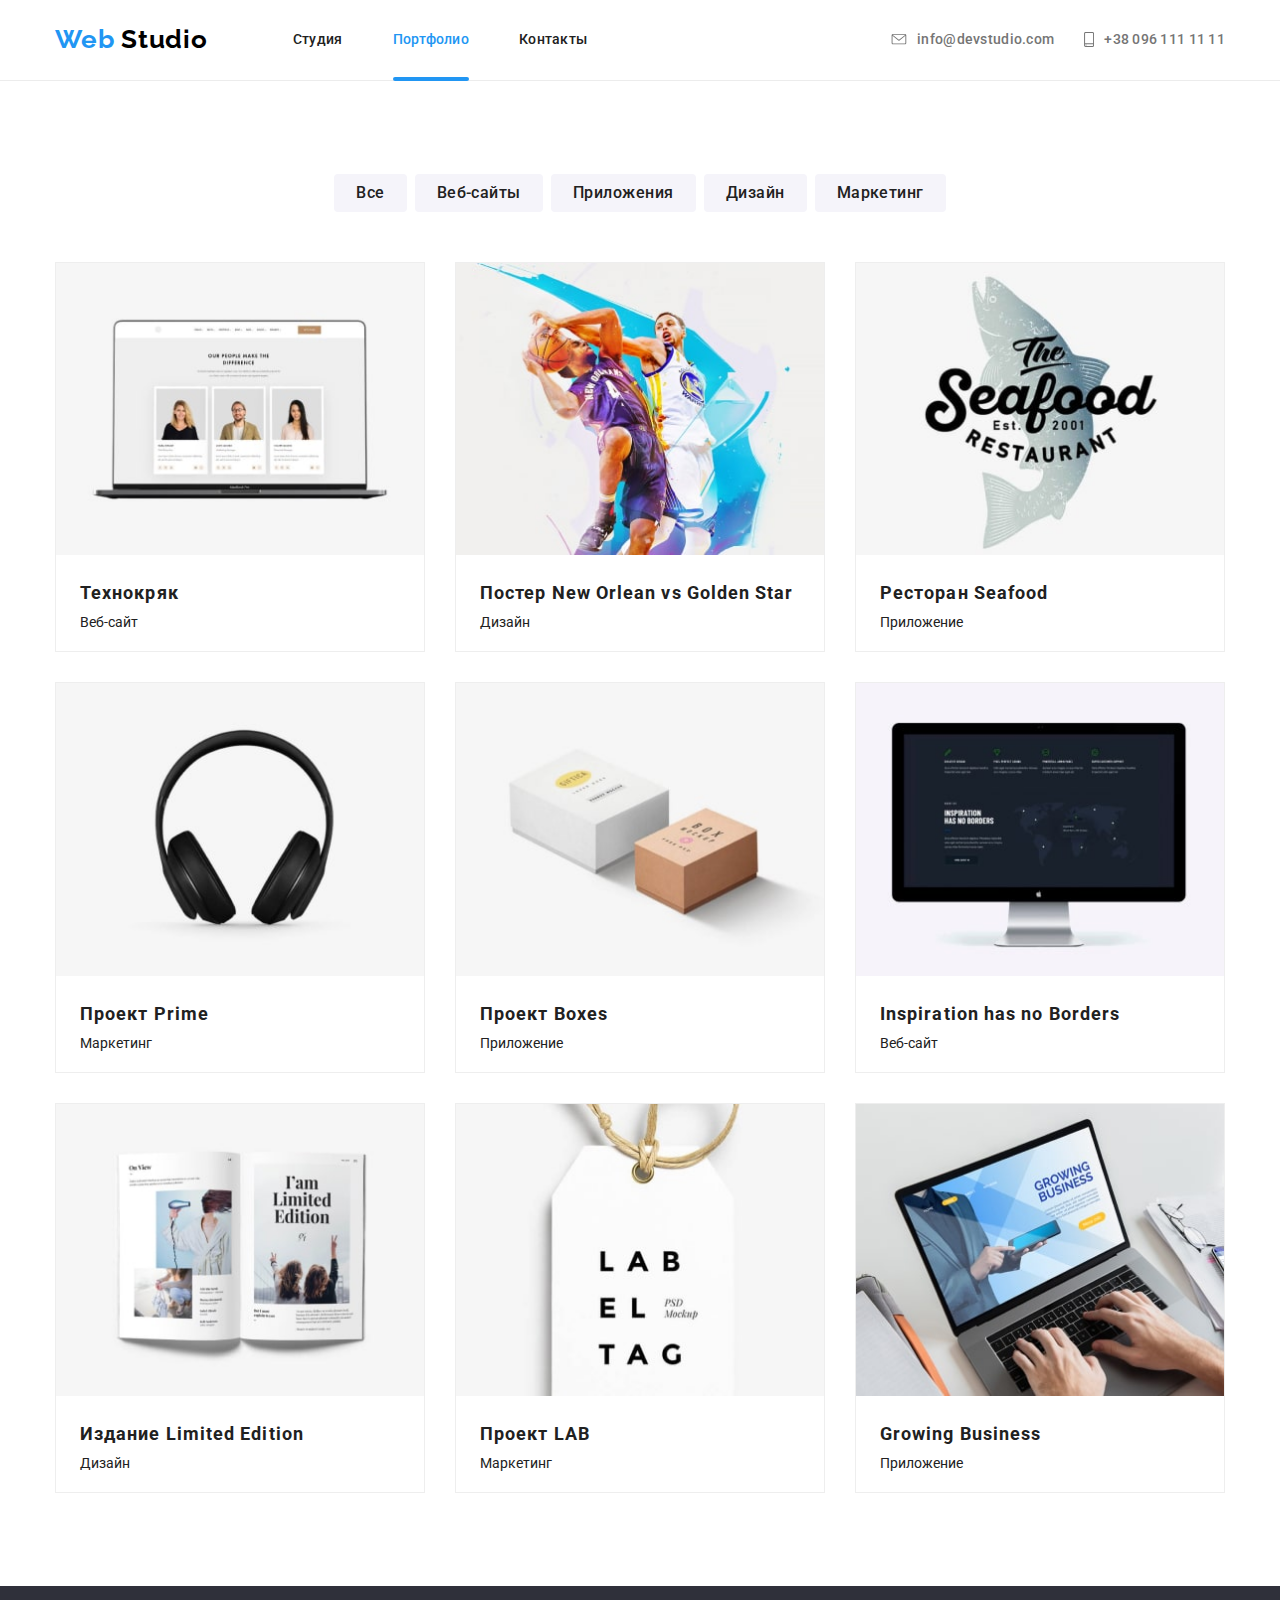
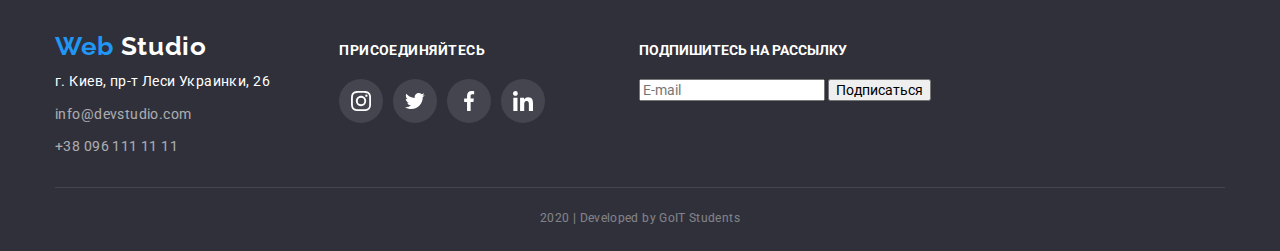
==== portfolio.html @ da7a67de "1" ====
<!DOCTYPE html>
<html lang="ru">

<head>
  <meta charset="UTF-8" />
  <meta name="viewport" content="width=device-width, initial-scale=1.0" />
  <link href="https://fonts.googleapis.com/css2?family=Raleway:wght@700&family=Roboto:wght@400;500;700;900&display=swap"
    rel="stylesheet" />
  <link rel="stylesheet" href="./styles/normalize.css" />

  <link rel="stylesheet" href="./styles/styles.css" />
  <title>Portfolio</title>
</head>

<body>
  <header>
    <nav class="container main-nav">
      <a class="header-logo" href="./index.html"><span class="logo-web">Web</span> Studio</a>
      <ul class="header-list">
        <li><a class="link our-pages " href="./index.html">Студия</a></li>
        <li>
          <a class="link our-pages current-page" href="./portfolio.html">Портфолио</a>
        </li>
        <li><a class="link our-pages" href="">Контакты</a></li>
      </ul>
      <ul class="header-contacts">
        <li>
          <a class="link header-link" href="mailto:info@devstudio.com">
            <svg class="icon-envelope" aria-label="Конверт" width="16" height="11">
              <use href="./images/symbol-defs.svg#icon-envelope" />
            </svg>
            info@devstudio.com</a>
        </li>
        <li>
          <a class="link header-link" href="tel:380961111111">
            <svg class="icon-smartphone" aria-label="Смартфон" width="10" height="15">
              <use href="./images/symbol-defs.svg#icon-smartphone" />
            </svg>
            +38 096 111 11 11</a>
        </li>
      </ul>
    </nav>
  </header>
  <main class="main-portfolio">
    <section class="portfolio">
      <div class="container">
        <h1 class="hidden-title">Portfolio</h1>
        <ul class="filters-list">
          <li class="filters-item">
            <button class="filters-button">Все</button>
          </li>
          <li class="filters-item">
            <button class="filters-button">Веб-сайты</button>
          </li>
          <li class="filters-item">
            <button class="filters-button">Приложения</button>
          </li>
          <li class="filters-item">
            <button class="filters-button">Дизайн</button>
          </li>
          <li class="filters-item">
            <button class="filters-button">Маркетинг</button>
          </li>
        </ul>
        <ul class="our-products-list">
          <li class="our-products-item">
            <div class="our-products-image"><img src="./images/laptop-2.jpg " alt="Сайт открытый на ноутбуке" />
              <p class="product-description">
                Технокряк это современная площадка распространения коронавируса.
                Компании используют эту платформу для цифрового шпионажа и атак
                на защищённые сервера конкурентов.
              </p>
            </div>
            <div class="product-container">
              <h2 class="product-name">
                <a class="product-link" href="">Технокряк</a>
              </h2>
              <p class="product-type">Веб-сайт</p>
            </div>
          </li>
          <li class="our-products-item">
            <div class="our-products-image"><img src="./images/basketball.jpg" alt="Два парня играющие в баскетбол" />

              <p class="product-description">
                Технокряк это современная площадка распространения коронавируса.
                Компании используют эту платформу для цифрового шпионажа и атак
                на защищённые сервера конкурентов.
              </p>
            </div>
            <div class="product-container">
              <h2 class="product-name">
                <a class="product-link" href="">Постер New Orlean vs Golden Star</a>
              </h2>
              <p class="product-type">Дизайн</p>
            </div>
          </li>
          <li class="our-products-item">
            <div class="our-products-image"><img src="./images/restaurant.jpg" alt="Логотип ресторана" />
              <p class="product-description">
                Технокряк это современная площадка распространения коронавируса.
                Компании используют эту платформу для цифрового шпионажа и атак
                на защищённые сервера конкурентов.
              </p>
            </div>
            <div class="product-container">
              <h2 class="product-name">
                <a class="product-link" href="">Ресторан Seafood</a>
              </h2>
              <p class="product-type">Приложение</p>
            </div>
          </li>
          <li class="our-products-item">
            <div class="our-products-image"><img src="./images/headphones.jpg" alt="Наушники" />
              <p class="product-description">
                Технокряк это современная площадка распространения коронавируса.
                Компании используют эту платформу для цифрового шпионажа и атак
                на защищённые сервера конкурентов.
              </p>
            </div>
            <div class="product-container">
              <h2 class="product-name">
                <a class="product-link" href="">Проект Prime</a>
              </h2>
              <p class="product-type">Маркетинг</p>
            </div>
          </li>
          <li class="our-products-item">
            <div class="our-products-image"><img src="./images/box.jpg" alt="Две коробки" />
              <p class="product-description">
                Технокряк это современная площадка распространения коронавируса.
                Компании используют эту платформу для цифрового шпионажа и атак
                на защищённые сервера конкурентов.
              </p>
            </div>
            <div class="product-container">
              <h2 class="product-name">
                <a class="product-link" href="">Проект Boxes</a>
              </h2>
              <p class="product-type">Приложение</p>
            </div>
          </li>
          <li class="our-products-item">
            <div class="our-products-image"><img src="./images/site-mac.jpg" alt="Веб-сайт открытй на ПК" />
              <p class="product-description">
                Технокряк это современная площадка распространения коронавируса.
                Компании используют эту платформу для цифрового шпионажа и атак
                на защищённые сервера конкурентов.
              </p>
            </div>
            <div class="product-container">
              <h2 class="product-name" lang="en">
                <a class="product-link" href="">Inspiration has no Borders</a>
              </h2>
              <p class="product-type">Веб-сайт</p>
            </div>
          </li>
          <li class="our-products-item">
            <div class="our-products-image"><img src="./images/book.jpg" alt="Книга" />
              <p class="product-description">
                Технокряк это современная площадка распространения коронавируса.
                Компании используют эту платформу для цифрового шпионажа и атак
                на защищённые сервера конкурентов.
              </p>
            </div>
            <div class="product-container">
              <h2 class="product-name">
                <a class="product-link" href="">Издание Limited Edition</a>
              </h2>
              <p class="product-type">Дизайн</p>
            </div>
          </li>
          <li class="our-products-item">
            <div class="our-products-image"><img src="./images/tag.jpg" alt="Бирка компании" />
              <p class="product-description">
                Технокряк это современная площадка распространения коронавируса.
                Компании используют эту платформу для цифрового шпионажа и атак
                на защищённые сервера конкурентов.
              </p>
            </div>
            <div class="product-container">
              <h2 class="product-name">
                <a class="product-link" href="">Проект LAB</a>
              </h2>
              <p class="product-type">Маркетинг</p>
            </div>
          </li>
          <li class="our-products-item">
            <div class="our-products-image"><img src="./images/macbook.jpg"
                alt="Ноутбук на котором открыто приложение" />
              <p class="product-description">
                Технокряк это современная площадка распространения коронавируса.
                Компании используют эту платформу для цифрового шпионажа и атак
                на защищённые сервера конкурентов.
              </p>
            </div>
            <div class="product-container">
              <h2 class="product-name">
                <a class="product-link" href="">Growing Business</a>
              </h2>
              <p class="product-type">Приложение</p>
            </div>
          </li>
        </ul>
      </div>
    </section>
  </main>
  <footer>
    <div class="container">
      <ul class="footer-list">
        <li>
          <a class="footer-logo" href=""><span class="logo-web">Web</span> Studio</a>
          <address class="">
            г. Киев, пр-т Леси Украинки, 26
            <a class="link footer-address" href="mailto:info@devstudio.com">info@devstudio.com</a>
            <a class="link footer-address" href="tel:380961111111">+38 096 111 11 11</a>
          </address>
        </li>
        <li class="join-us">
          <h3 class="join-us-title">присоединяйтесь</h3>
          <ul class="footer-social-network">
            <li>
              <a class="social-network-link footer-link" href="">
                <svg class="social-network-icon" aria-label="">
                  <use href="./images/symbol-defs.svg#icon-instagram" />
                </svg>
              </a>
            </li>
            <li>
              <a class="social-network-link footer-link" href="">
                <svg class="social-network-icon" aria-label="">
                  <use href="./images/symbol-defs.svg#icon-twitter" />
                </svg>
              </a>
            </li>
            <li>
              <a class="social-network-link footer-link" href="">
                <svg class="social-network-icon" aria-label="">
                  <use href="./images/symbol-defs.svg#icon-facebook" />
                </svg>
              </a>
            </li>
            <li>
              <a class="social-network-link footer-link" href="">
                <svg class="social-network-icon" aria-label="">
                  <use href="./images/symbol-defs.svg#icon-linkedin" />
                </svg>
              </a>
            </li>
          </ul>
        </li>
        <li>
          <h3 class="subscribe">Подпишитесь на рассылку</h3>
          <input type="text" placeholder="E-mail" name="Email" id="Email-input" />
          <input type="submit" value="Подписаться" />
        </li>
      </ul>
      <p class="copyright">2020 | Developed by GoIT Students</p>
    </div>
  </footer>
</body>

</html>
---- styles/styles.css ----
:root {
  --primary-text-color: #212121;
  --secondary-text-color: #757575;
  --third-text-color: #ffffff;
  --accent-color: #2196f3;
  --footer-text-color: rgba(255, 255, 255);
  --link-icon-background-color: #f5f4fa;
  --icon-fill-color: #afb1b8;
}
html {
  box-sizing: border-box;
}
*,
*::before,
*::after {
  box-sizing: inherit;
}
body {
  font-family: "Roboto", sans-serif;
  font-style: normal;
  font-size: 14px;
  line-height: 1.14;
  color: var(--primary-text-color);
}
ul {
  list-style: none;
  margin: 0;
  padding: 0;
}
a {
  text-decoration: none;
}
h1,
h2,
h3,
h4 {
  margin: 0;
}
p {
  margin: 0;
}
hr {
  margin: 0px;
}
/* 
  UTILITY
 */

.container {
  width: 1200px;
  padding: 0 15px;
  margin-right: auto;
  margin-left: auto;
}
.button {
  background: var(--accent-color);
  box-shadow: 0px 4px 4px rgba(0, 0, 0, 0.15);
  border-radius: 4px;
}
.hidden-title {
  display: none;
}

/*
 HEADER
 */
.header-list,
.header-contacts,
.main-nav {
  display: flex;
}
.header-list :not(:last-child) {
  margin-right: 50px;
}
.header-contacts :not(:last-child) {
  margin-right: 30px;
}
.header-contacts {
  margin-left: auto;
  align-items: center;
}
.logo-web {
  color: var(--accent-color);
}
.header-logo {
  display: block;
  margin-right: 85px;
  padding-top: 25px;
  padding-bottom: 25px;

  font-family: "Raleway", sans-serif;
  font-weight: 700;
  font-size: 26px;
  color: #000000;
  letter-spacing: 0.78px;
}
header {
  border-bottom: 1px solid #ececec;
}
.our-pages {
  display: block;
  padding-top: 32px;
  padding-bottom: 32px;

  letter-spacing: 0.28px;
  color: var(--primary-text-color);
  font-weight: 500;
  letter-spacing: 0.28px;
}
.header-link {
  display: flex;
  padding-top: 32px;
  padding-bottom: 32px;
  align-items: center;

  letter-spacing: 0.28px;
  line-height: 1.14;
  color: var(--secondary-text-color);
  font-weight: 500;
}
.icon-envelope {
  fill: currentColor;
  margin-right: 10px;
}
.icon-smartphone {
  fill: currentColor;
  margin-right: 10px;
}
.header-link:hover,
.header-link:focus {
  color: var(--accent-color);
  fill: var(--accent-color);
  transition: 250ms cubic-bezier(0.4, 0, 0.2, 1);
  transition-property: color, fill;
}
.our-pages:hover,
.our-pages:focus {
  color: var(--accent-color);
  transition: 250ms cubic-bezier(0.4, 0, 0.2, 1) color;
}
.current-page {
  color: var(--accent-color);
  position: relative;
}
.current-page::after {
  content: "";
  display: block;
  position: absolute;
  top: 77px;
  width: 100%;
  height: 4px;
  background-color: var(--accent-color);
  border-radius: 2px;
}

/* HERO */

.hero-header {
  max-width: 700px;
  margin: auto;
  padding-top: 200px;
  margin-bottom: 40px;

  font-weight: 900;
  font-size: 44px;
  line-height: 1.36;
  letter-spacing: 2.64px;
  text-transform: uppercase;
  color: var(--third-text-color);
}
.hero-link {
  display: inline-block;
  font-weight: 700;
  font-size: 16px;
  line-height: 1.87;
  letter-spacing: 0.96px;
  color: var(--third-text-color);
  margin: auto;
  margin-bottom: 200px;
  padding: 10px 32px;
}
.hero-link:hover,
.hero-link:focus {
  color: var(--secondary-text-color);
  transition: 250ms cubic-bezier(0.4, 0, 0.2, 1) color;
}
.hero-section {
  text-align: center;
  background-size: cover;
  background-image: linear-gradient(
      rgba(47, 48, 58, 0.8),
      rgba(47, 48, 58, 0.8)
    ),
    url(../images/header-img.jpg);
}
/* MAIN */

/* PORTFOLIO */

.main-portfolio {
  padding-top: 93px;
  padding-bottom: 93px;
}

.filters-button {
  border: none;
  border-radius: 4px;
  color: var(--primary-text-color);
  background-color: var(--link-icon-background-color);
  padding: 6px 22px;
  font-size: 16px;
  line-height: 1.62;
  text-align: center;
  letter-spacing: 0.48px;
  font-weight: 500;
  cursor: pointer;
}
.filters-button:active,
.filters-button:hover,
.filters-button:focus {
  background-color: #2196f3;
  color: var(--third-text-color);
  box-shadow: 0px 2px 2px rgba(0, 0, 0, 0.12), 0px 1px 2px rgba(0, 0, 0, 0.08),
    0px 3px 1px rgba(0, 0, 0, 0.1);
  outline: none;
  transition: 250ms cubic-bezier(0.4, 0, 0.2, 1);
  transition-property: background-color, color, box-shadow, outline;
}
.filters-item:not(:last-child) {
  margin-right: 8px;
}
.filters-list {
  display: flex;
  justify-content: center;
  margin-bottom: 50px;
}
/* .filters-item:not(:last-child) {
  margin-right: 8px;
} */
.our-products-list {
  display: flex;
  flex-wrap: wrap;
  justify-content: space-between;
}
.our-products-list img {
  display: block;
}
.product-container {
  padding-left: 24px;
  padding-right: 24px;
  padding-bottom: 20px;
}
.our-products-item {
  border: 1px solid #eeeeee;
  width: calc((100% - 60px) / 3);
  cursor: pointer;
}
.our-products-item img {
  max-width: 368px;
}
.our-products-item:hover,
.our-products-item:focus {
  box-shadow: 1px 4px 6px rgba(0, 0, 0, 0.16), 0px 4px 4px rgba(0, 0, 0, 0.06),
    0px 1px 1px rgba(0, 0, 0, 0.12);
  transition: 250ms cubic-bezier(0.4, 0, 0.2, 1) box-shadow;
}
/* .our-products-item:nth-child(3n) {
  margin-right: 0;
} */
.our-products-item:nth-child(n + 4) {
  margin-top: 30px;
}

.product-name {
  margin-top: 20px;
  font-weight: 700;
  font-size: 18px;
  line-height: 2;
  letter-spacing: 1.08px;
  color: var(--primary-text-color);
  margin-bottom: 4px;
}
.product-link {
  font-weight: 700;
  font-size: 18px;
  line-height: 2;
  letter-spacing: 1.08px;
  color: var(--primary-text-color);
}
.product-description {
  position: absolute;
  top: 0;
  width: 368px;
  padding: 65px 24px;

  font-size: 18px;
  line-height: 1.55;
  letter-spacing: 0.54px;
  color: var(--third-text-color);

  background-color: rgba(33, 150, 243);
  opacity: 0.9;
  transition: 250ms cubic-bezier(0.4, 0, 0.2, 1);
  transition-property: transform;
  transform: translateY(101%);
}
.our-products-item:hover .product-description,
.our-products-item:focus .product-description {
  transform: translateY(0);
}
.our-products-image {
  position: relative;
  overflow: hidden;
}
.products-type {
  font-size: 16px;
  line-height: 1.87;
  letter-spacing: 0.48px;
  color: var(--secondary-text-color);
}

/* STUDIO */
.our-advantages {
  padding-top: 94px;
  padding-bottom: 94px;
}
.our-advantages-list {
  display: flex;
}
.our-advantages-item:not(:last-child) {
  margin-right: 30px;
}
.our-advantages-item {
  max-width: 270px;
}
.our-advantages-item svg {
  display: block;
  margin: 0 auto;
}
.advantages-image {
  background-color: var(--link-icon-background-color);
  margin-bottom: 30px;
  padding-top: 25px;
  padding-bottom: 25px;
}

.social-network-icon {
  width: 20px;
  height: 20px;
  fill: var(--icon-fill-color);
}
.social-network-link {
  display: flex;
  align-items: center;
  justify-content: center;
  width: 44px;
  height: 44px;
}
.social-network-link:hover,
.social-network-link:focus {
  background-color: var(--accent-color);
  border-radius: 50%;
  color: var(--third-text-color);
  transition: 250ms cubic-bezier(0.4, 0, 0.2, 1);
  transition-property: color, background-color;
}
.social-network-link:hover .social-network-icon,
.social-network-link:focus .social-network-icon {
  fill: currentColor;
  transition: 250ms cubic-bezier(0.4, 0, 0.2, 1) fill;
}
.footer-link {
  border-radius: 50%;
  color: var(--third-text-color);
  background-color: rgba(255, 255, 255, 0.1);
}
.our-clients-icon {
  fill: var(--icon-fill-color);
}
.our-clients-item:hover .our-clients-icon,
.our-clients-item:focus .our-clients-icon {
  fill: var(--accent-color);
  transition: 250ms cubic-bezier(0.4, 0, 0.2, 1) fill;
}

.footer-link .social-network-icon {
  fill: currentColor;
}

.section-header {
  font-weight: 700;
  font-size: 36px;
  line-height: 1.16;
  letter-spacing: 1.08px;
}
.advantage {
  letter-spacing: 0.49px;
  text-transform: uppercase;
  font-size: 14px;
  margin-bottom: 10px;
}
.advantage-explanation {
  line-height: 1.7;
  letter-spacing: 0.42px;
  color: var(--secondary-text-color);
}
.сapabilities {
  text-align: center;
  padding-bottom: 94px;
}
.capabilities-list img {
  display: block;
}
.capabilities-title {
  margin-bottom: 50px;
}
.capabilities-list {
  display: flex;
  justify-content: space-between;
}
.capabilities-item {
  position: relative;
}
.capability {
  position: absolute;
  display: block;
  bottom: 0;
  width: 100%;
  font-weight: 700;
  line-height: 1.14;
  letter-spacing: 0.42px;
  text-transform: uppercase;
  color: var(--third-text-color);
  background: rgba(47, 48, 58, 0.8);
  padding: 27px 0;
}
.capability:hover,
.capability:focus {
  color: var(--accent-color);
  transition: 250ms cubic-bezier(0.4, 0, 0.2, 1) color;
}

/* 
  OUR TEAM 
*/

.our-team {
  text-align: center;
  background-color: var(--link-icon-background-color);
  padding-top: 94px;
  padding-bottom: 94px;
}
.our-team-title {
  margin-bottom: 50px;
}
.our-team-list {
  display: flex;
  justify-content: space-between;
}
.our-team-item {
  box-shadow: 0px 2px 1px rgba(0, 0, 0, 0.2), 0px 1px 1px rgba(0, 0, 0, 0.14),
    0px 1px 3px rgba(0, 0, 0, 0.12);
  border-radius: 0px 0px 4px 4px;
  max-width: 270px;
  background-color: var(--third-text-color);
}

.employee-name {
  font-weight: 500;
  font-size: 16px;
  line-height: 1.18;
  letter-spacing: 0.48px;
  margin-top: 30px;
  margin-bottom: 10px;
}
.specialization {
  font-size: 16px;
  line-height: 1.18;
  letter-spacing: 0.48px;
  color: var(--secondary-text-color);
  margin-bottom: 16px;
}
.social-network-list {
  justify-content: center;
  display: flex;
  margin-bottom: 24px;
}
.social-network-list li:not(:last-child) {
  margin-right: 10px;
}

/*
  OUR CLIENTS 
*/

.our-clients {
  padding-top: 94px;
  padding-bottom: 94px;
  text-align: center;
}
.our-clients-title {
  margin-bottom: 50px;
}
.our-clients-list {
  display: flex;
  justify-content: space-between;
}

.our-clients-item a {
  display: flex;
  justify-content: center;
  align-items: center;
  width: 170px;
  height: 90px;
  margin: auto;
  border: 1px solid #afb1b8;
  border-radius: 4px;
}
.our-clients-item a:hover,
.our-clients-item a:focus {
  border-color: var(--accent-color);
  transition: 250ms cubic-bezier(0.4, 0, 0.2, 1) border-color;
}
.our-clients-item img {
  display: block;
}

/* FOOTER */

footer {
  background-color: #2f303a;
}
.footer-list {
  display: flex;
  padding-bottom: 28px;
  align-items: baseline;
  padding-top: 45px;
  border-bottom: 1px solid rgba(255, 255, 255, 0.1);
}
.footer-list > li:first-child {
  margin-right: 69px;
}
.footer-logo {
  display: block;
  margin-bottom: 8px;

  font-family: "Raleway", sans-serif;
  font-weight: 700;
  font-size: 26px;
  line-height: 1.19;
  letter-spacing: 0.66px;
  color: var(--third-text-color);
}

address {
  font-style: normal;
  font-weight: normal;
  font-size: 14px;
  line-height: 1.7;
  letter-spacing: 0.42px;
  color: var(--third-text-color);
}

.footer-address {
  color: var(--footer-text-color);
  opacity: 0.6;
  display: block;
}
.footer-address {
  margin-top: 9px;
}
.footer-address:hover,
.footer-address:focus {
  color: var(--accent-color);
  transition: 250ms cubic-bezier(0.4, 0, 0.2, 1) color;
}
.join-us-title {
  margin-bottom: 20px;

  font-weight: 700;
  font-size: 14px;
  line-height: 1.14;
  letter-spacing: 0.49px;
  text-transform: uppercase;
  color: var(--third-text-color);
}
.footer-social-network li:not(:last-child) {
  margin-right: 10px;
}
.footer-social-network {
  display: flex;
}
.join-us {
  margin-right: 94px;
}
.subscribe {
  font-size: 14px;
  font-weight: bold;
  line-height: 1.14;
  text-transform: uppercase;
  color: var(--third-text-color);
  margin-bottom: 20px;
}
.copyright {
  font-size: 12px;
  line-height: 2;
  letter-spacing: 0.36px;
  color: var(--footer-text-color);
  opacity: 0.4;
  text-align: center;
  margin-top: 18px;
  padding-bottom: 21px;
}
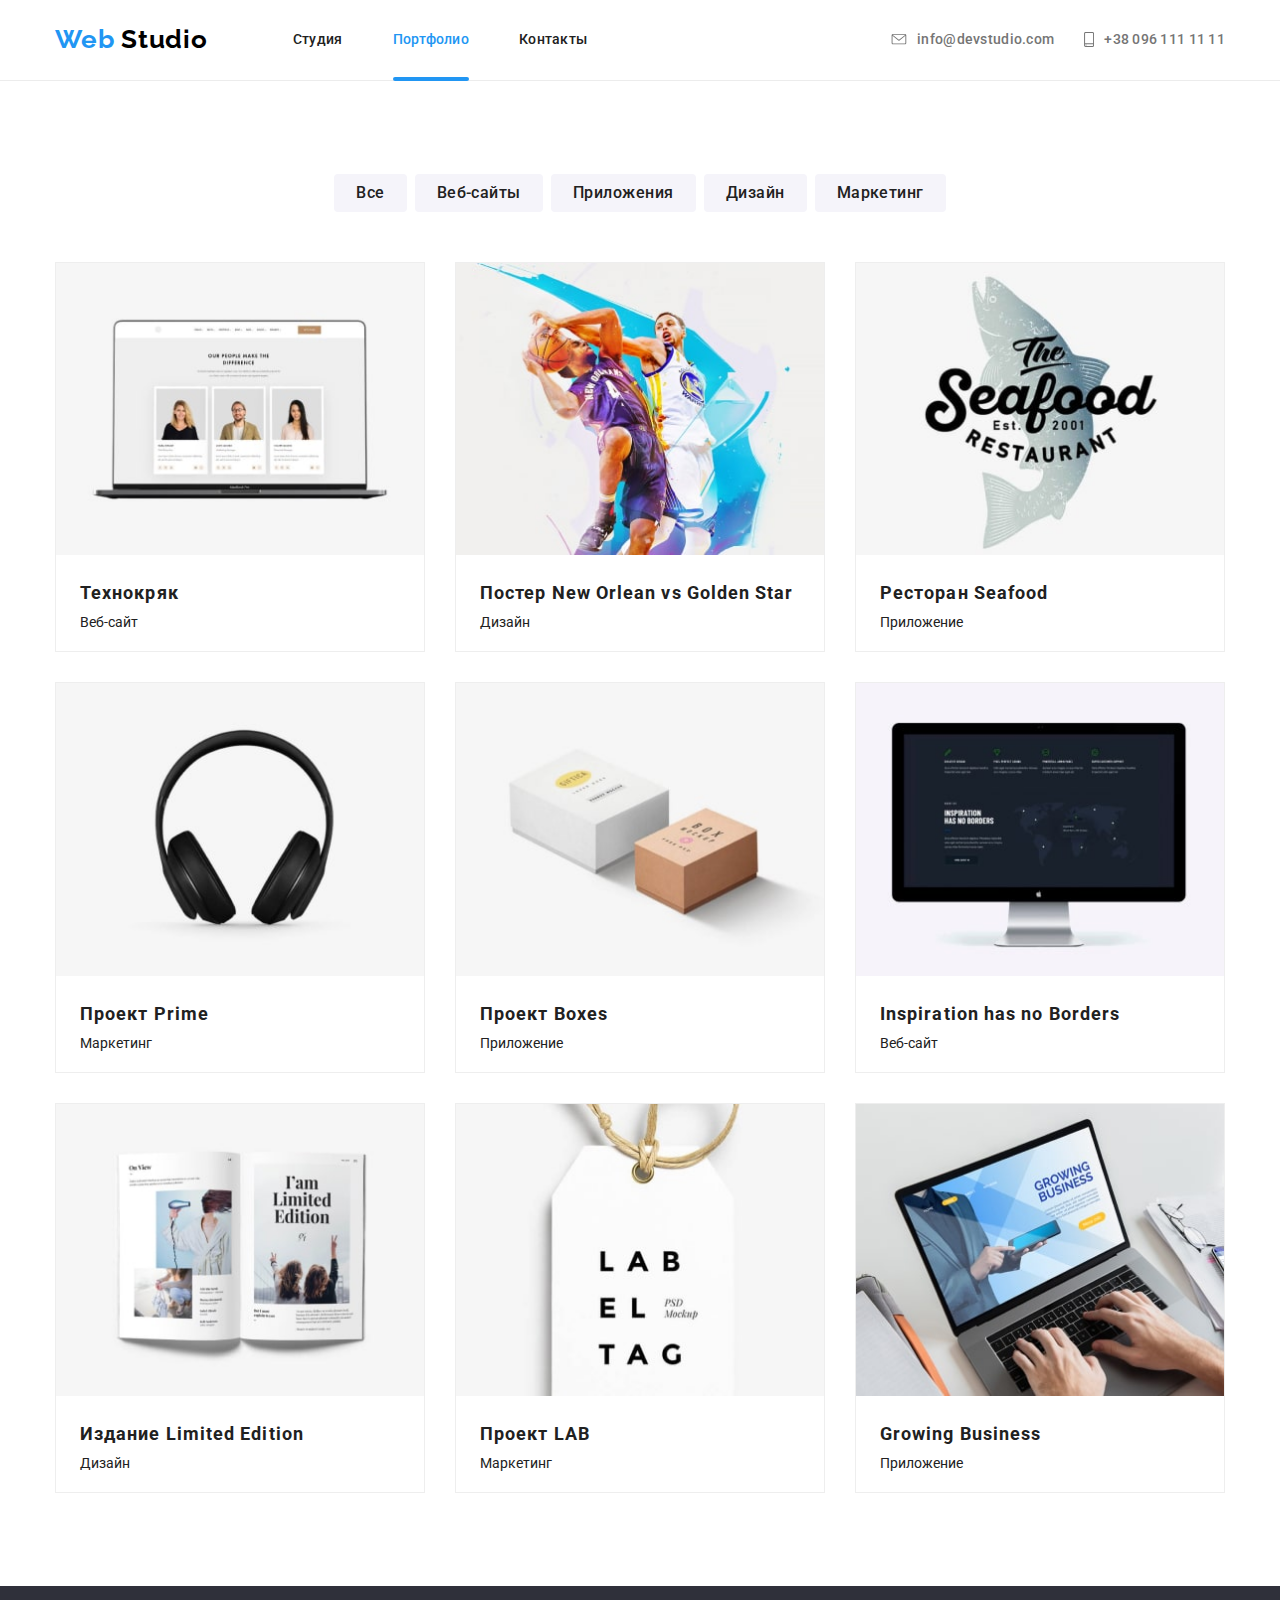
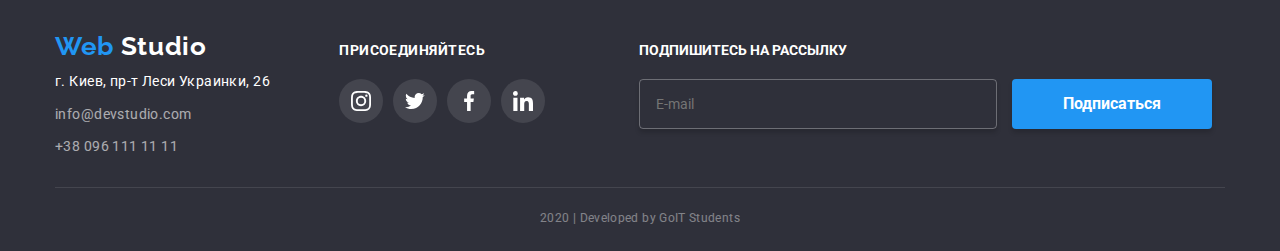
==== commit ae8e9eb3: "add close on button submit in modal, add animation in modal" ====
--- a/portfolio.html
+++ b/portfolio.html
@@ -249,9 +249,9 @@
           </ul>
         </li>
         <li>
-          <h3 class="subscribe">Подпишитесь на рассылку</h3>
-          <input type="text" placeholder="E-mail" name="Email" id="Email-input" />
-          <input type="submit" value="Подписаться" />
+          <p class="subscribe">Подпишитесь на рассылку</p>
+          <input class="footer-email-input" type="text" placeholder="E-mail" name="Email" id="Email-input" />
+          <input class="footer-submit" type="submit" value="Подписаться" />
         </li>
       </ul>
       <p class="copyright">2020 | Developed by GoIT Students</p>
--- a/styles/styles.css
+++ b/styles/styles.css
@@ -42,6 +42,9 @@
 hr {
   margin: 0px;
 }
+input {
+  outline: none;
+}
 /* 
   UTILITY
  */
@@ -106,6 +109,7 @@
   color: var(--primary-text-color);
   font-weight: 500;
   letter-spacing: 0.28px;
+  transition: 250ms cubic-bezier(0.4, 0, 0.2, 1) color;
 }
 .header-link {
   display: flex;
@@ -168,7 +172,7 @@
   text-transform: uppercase;
   color: var(--third-text-color);
 }
-.hero-link {
+.hero-button {
   display: inline-block;
   font-weight: 700;
   font-size: 16px;
@@ -178,11 +182,8 @@
   margin: auto;
   margin-bottom: 200px;
   padding: 10px 32px;
-}
-.hero-link:hover,
-.hero-link:focus {
-  color: var(--secondary-text-color);
-  transition: 250ms cubic-bezier(0.4, 0, 0.2, 1) color;
+  cursor: pointer;
+  border: none;
 }
 .hero-section {
   text-align: center;
@@ -214,6 +215,8 @@
   letter-spacing: 0.48px;
   font-weight: 500;
   cursor: pointer;
+  transition: 250ms cubic-bezier(0.4, 0, 0.2, 1);
+  transition-property: background-color, color, box-shadow, outline;
 }
 .filters-button:active,
 .filters-button:hover,
@@ -254,6 +257,7 @@
   border: 1px solid #eeeeee;
   width: calc((100% - 60px) / 3);
   cursor: pointer;
+  transition: 250ms cubic-bezier(0.4, 0, 0.2, 1) box-shadow;
 }
 .our-products-item img {
   max-width: 368px;
@@ -355,32 +359,23 @@
   justify-content: center;
   width: 44px;
   height: 44px;
+  background-color: transparent;
 }
 .social-network-link:hover,
 .social-network-link:focus {
   background-color: var(--accent-color);
   border-radius: 50%;
   color: var(--third-text-color);
-  transition: 250ms cubic-bezier(0.4, 0, 0.2, 1);
-  transition-property: color, background-color;
+  transition: 250ms cubic-bezier(0.4, 0, 0.2, 1) background-color;
 }
 .social-network-link:hover .social-network-icon,
 .social-network-link:focus .social-network-icon {
   fill: currentColor;
-  transition: 250ms cubic-bezier(0.4, 0, 0.2, 1) fill;
 }
 .footer-link {
   border-radius: 50%;
   color: var(--third-text-color);
   background-color: rgba(255, 255, 255, 0.1);
-}
-.our-clients-icon {
-  fill: var(--icon-fill-color);
-}
-.our-clients-item:hover .our-clients-icon,
-.our-clients-item:focus .our-clients-icon {
-  fill: var(--accent-color);
-  transition: 250ms cubic-bezier(0.4, 0, 0.2, 1) fill;
 }
 
 .footer-link .social-network-icon {
@@ -433,6 +428,7 @@
   color: var(--third-text-color);
   background: rgba(47, 48, 58, 0.8);
   padding: 27px 0;
+  transition: 250ms cubic-bezier(0.4, 0, 0.2, 1) color;
 }
 .capability:hover,
 .capability:focus {
@@ -505,6 +501,15 @@
   display: flex;
   justify-content: space-between;
 }
+.our-clients-icon {
+  fill: var(--icon-fill-color);
+  transition: 250ms cubic-bezier(0.4, 0, 0.2, 1) fill;
+}
+.our-clients-item a:hover .our-clients-icon,
+.our-clients-item a:focus .our-clients-icon {
+  fill: var(--accent-color);
+  transition: 250ms cubic-bezier(0.4, 0, 0.2, 1) fill;
+}
 
 .our-clients-item a {
   display: flex;
@@ -515,6 +520,7 @@
   margin: auto;
   border: 1px solid #afb1b8;
   border-radius: 4px;
+  transition: 250ms cubic-bezier(0.4, 0, 0.2, 1) border-color;
 }
 .our-clients-item a:hover,
 .our-clients-item a:focus {
@@ -568,6 +574,7 @@
 }
 .footer-address {
   margin-top: 9px;
+  transition: 250ms cubic-bezier(0.4, 0, 0.2, 1) color;
 }
 .footer-address:hover,
 .footer-address:focus {
@@ -601,6 +608,35 @@
   color: var(--third-text-color);
   margin-bottom: 20px;
 }
+.footer-email-input {
+  color: #ffffff;
+  padding-left: 16px;
+  padding-top: 15px;
+  padding-bottom: 15px;
+  width: 358px;
+  height: 50px;
+  background-color: transparent;
+  border: 1px solid rgba(255, 255, 255, 0.3);
+  box-shadow: 0px 4px 4px rgba(0, 0, 0, 0.15);
+  border-radius: 4px;
+  margin-right: 12px;
+}
+.footer-submit {
+  width: 200px;
+  height: 50px;
+
+  color: #ffffff;
+  font-weight: bold;
+  font-size: 16px;
+  line-height: 1.875;
+
+  background-color: var(--accent-color);
+  box-shadow: 0px 4px 4px rgba(0, 0, 0, 0.15);
+  border-radius: 4px;
+  border: none;
+  cursor: pointer;
+}
+
 .copyright {
   font-size: 12px;
   line-height: 2;
@@ -611,3 +647,197 @@
   margin-top: 18px;
   padding-bottom: 21px;
 }
+
+.backdrop {
+  position: fixed;
+  top: 0;
+  left: 0;
+  background-color: rgba(0, 0, 0, 0.2);
+  width: 100%;
+  height: 100%;
+  opacity: 1;
+  transition: 250ms cubic-bezier(0.4, 0, 0.2, 1) opacity;
+}
+.backdrop.is-hidden {
+  opacity: 0;
+  pointer-events: none;
+}
+.backdrop.is-hidden .modal {
+  transform: translate(-50%, 50%);
+}
+.modal {
+  position: absolute;
+  top: 50%;
+  left: 50%;
+  transform: translate(-50%, -50%);
+
+  background-color: #ffffff;
+  max-width: 528px;
+  max-height: 581px;
+  box-shadow: 0px 2px 1px rgba(0, 0, 0, 0.2), 0px 1px 1px rgba(0, 0, 0, 0.14),
+    0px 1px 3px rgba(0, 0, 0, 0.12);
+  border-radius: 4px;
+  color: var(--secondary-text-color);
+
+  transition: 250ms cubic-bezier(0.4, 0, 0.2, 1) transform;
+}
+.modal-close-button {
+  right: 8px;
+  top: 8px;
+  position: absolute;
+  width: 30px;
+  height: 30px;
+  border: 1px solid rgba(0, 0, 0, 0.1);
+  border-radius: 50%;
+  cursor: pointer;
+}
+.crosshair-icon {
+  position: absolute;
+  top: 9px;
+  left: 8px;
+  width: 11px;
+  height: 11px;
+}
+.modal-wrapper {
+  padding: 40px;
+}
+.modal-header {
+  font-size: 20px;
+  font-weight: 700;
+  line-height: 23px;
+  text-align: center;
+  letter-spacing: 0.03em;
+  margin-bottom: 30px;
+  color: var(--primary-text-color);
+}
+.modal-form-container {
+  position: relative;
+  margin-bottom: 28px;
+}
+
+.modal-icon {
+  position: absolute;
+  top: 10px;
+  left: 13px;
+  width: 18px;
+  height: 18px;
+  fill: var(--primary-text-color);
+  transition: 250ms cubic-bezier(0.4, 0, 0.2, 1) fill;
+}
+.modal-input:focus-within ~ .modal-icon {
+  fill: var(--accent-color);
+  transition: 250ms cubic-bezier(0.4, 0, 0.2, 1) fill;
+}
+
+.modal-label {
+  position: absolute;
+  left: 42px;
+  top: 12px;
+  bottom: 12px;
+  letter-spacing: 0.14px;
+  cursor: pointer;
+  transform: translate(0px, 0px);
+  transition: 250ms cubic-bezier(0.4, 0, 0.2, 1) transform;
+}
+.modal-input {
+  width: 448px;
+  height: 40px;
+  padding-left: 42px;
+  border: 1px solid rgba(33, 33, 33, 0.2);
+  border-radius: 4px;
+  outline: none;
+  cursor: pointer;
+}
+.modal-input:focus-within ~ .modal-label {
+  transition: 250ms cubic-bezier(0.4, 0, 0.2, 1);
+  transition-property: color, transform;
+  transform: translate(-25px, -30px);
+  color: var(--accent-color);
+}
+.modal-input:focus {
+  border-color: var(--accent-color);
+  transition: 250ms cubic-bezier(0.4, 0, 0.2, 1) border-color;
+}
+.modal-text-area {
+  display: block;
+  width: 448px;
+  height: 120px;
+  padding: 12px 16px;
+  resize: none;
+}
+.modal-text-area-label {
+  left: 16px;
+}
+.modal-text-area:focus-within ~ .modal-text-area-label {
+  transform: translate(0, -30px);
+}
+.modal-text-area-container {
+  margin-bottom: 20px;
+}
+.license-link {
+  text-decoration: underline;
+  color: var(--accent-color);
+}
+.modal-checkbox-container {
+  margin-bottom: 30px;
+  display: flex;
+  align-items: baseline;
+  justify-content: center;
+}
+.modal-checkbox-label {
+  line-height: 1.71;
+  margin-left: 7px;
+}
+.modal-checkbox-label:before {
+  position: absolute;
+  display: block;
+  top: 4px;
+  left: 0;
+  content: "";
+  width: 16px;
+  height: 16px;
+  border: solid var(--primary-text-color);
+  border-radius: 2px;
+  transition: 250ms cubic-bezier(0.4, 0, 0.2, 1);
+  transition-property: background-color, border-color;
+}
+.submit {
+  display: block;
+  margin-left: auto;
+  margin-right: auto;
+  padding: 10px 55px;
+  background-color: #188ce8;
+  box-shadow: 0px 4px 4px rgba(0, 0, 0, 0.15);
+  border-radius: 4px;
+  border: none;
+  color: var(--third-text-color);
+  font-size: 16px;
+  line-height: 1.875;
+  cursor: pointer;
+}
+input[type="checkbox"] {
+  opacity: 0;
+}
+.checkbox-icon {
+  opacity: 0;
+  width: 12px;
+  height: 9px;
+  position: absolute;
+  top: 7px;
+  left: 2px;
+  pointer-events: none;
+}
+.checkbox-icon-container {
+  position: relative;
+}
+.checkbox-icon-container input[type="checkbox"]:checked ~ .checkbox-icon {
+  opacity: 1;
+}
+.checkbox-icon-container
+  input[type="checkbox"]:checked
+  ~ .modal-checkbox-label:before {
+  background-color: var(--accent-color);
+  border-color: var(--accent-color);
+  transition: 250ms cubic-bezier(0.4, 0, 0.2, 1);
+  transition-property: background-color, border-color;
+}
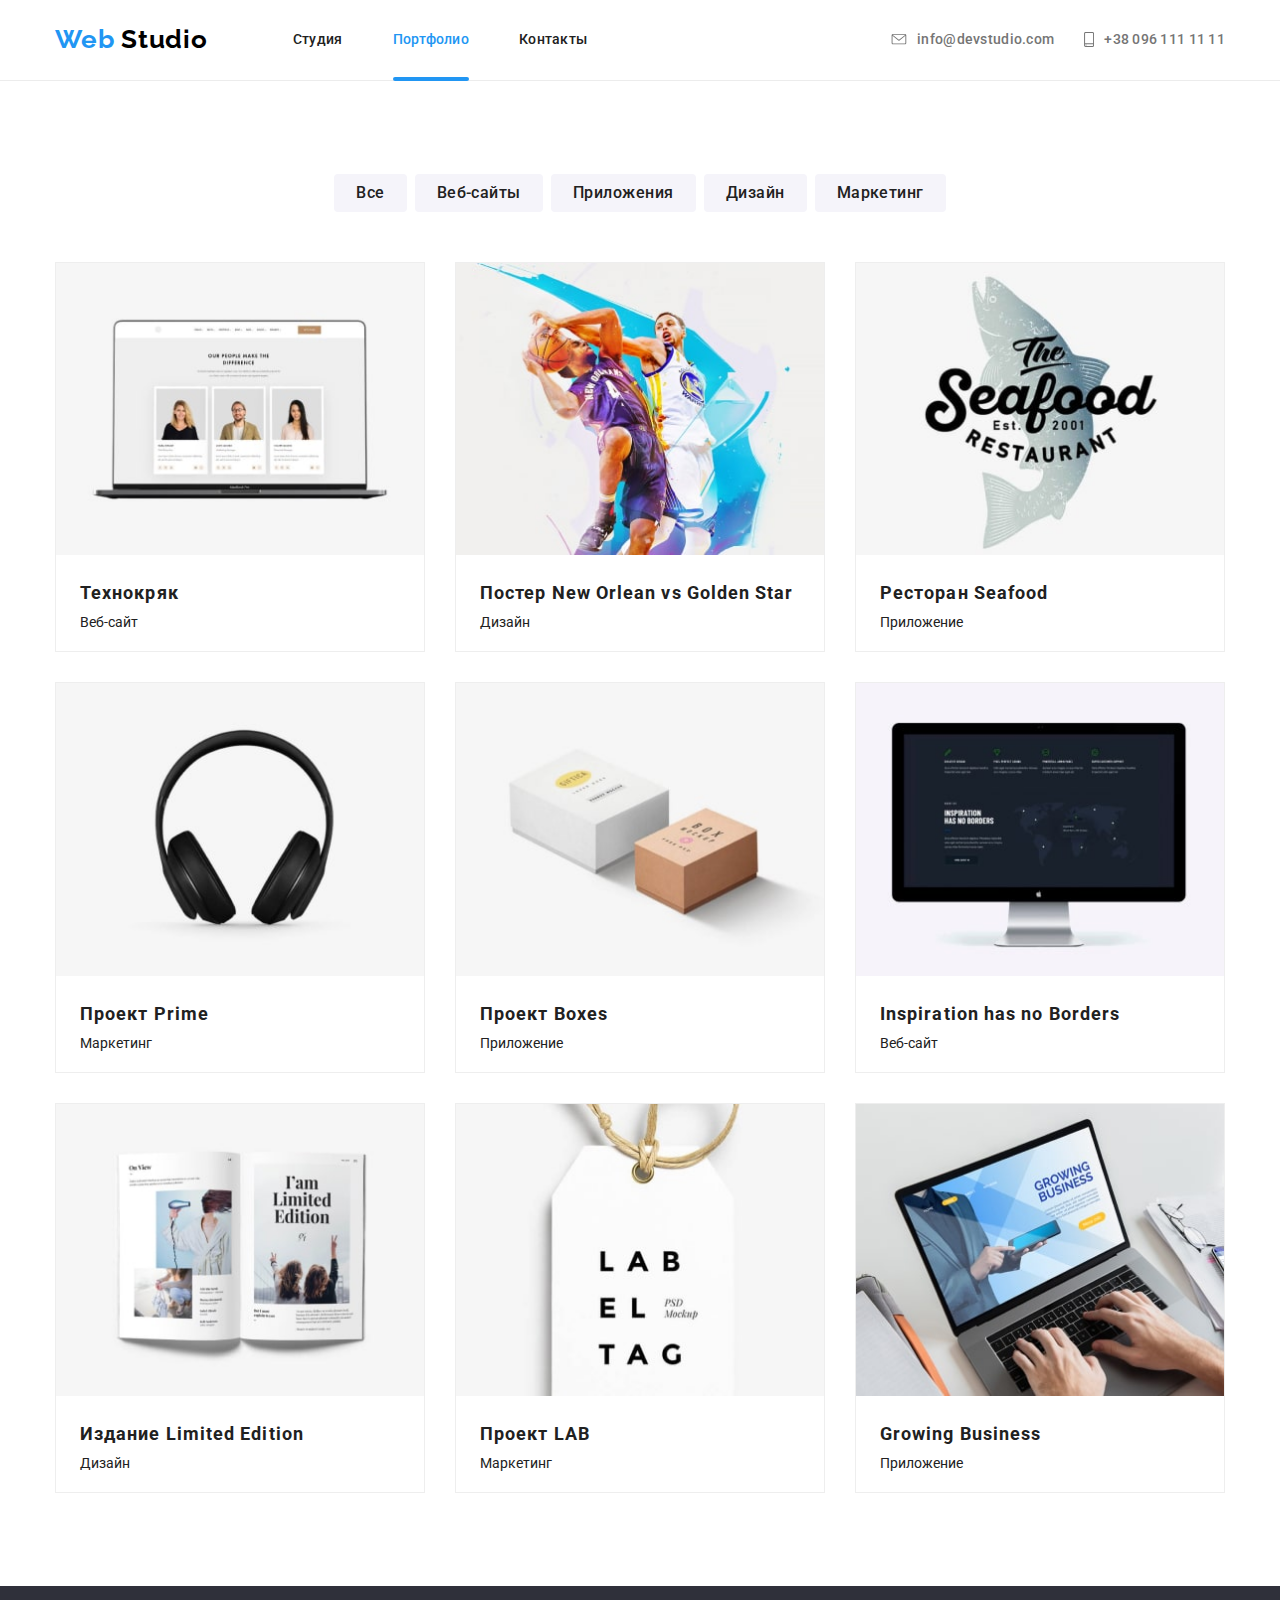
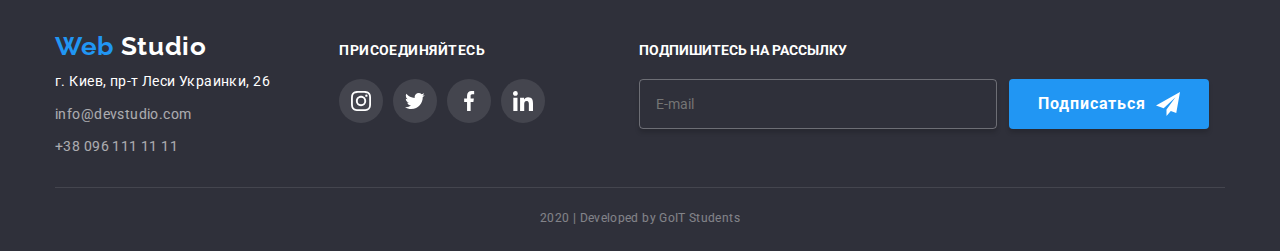
==== commit 8b65d0d0: "Update portfolio.html" ====
--- a/portfolio.html
+++ b/portfolio.html
@@ -249,9 +249,16 @@
           </ul>
         </li>
         <li>
+
           <p class="subscribe">Подпишитесь на рассылку</p>
-          <input class="footer-email-input" type="text" placeholder="E-mail" name="Email" id="Email-input" />
-          <input class="footer-submit" type="submit" value="Подписаться" />
+          <form class="footer-form">
+            <input class="footer-email-input" type="email" placeholder="E-mail" name="Email" id="Email-input" />
+            <button class="footer-submit" type="submit">Подписаться <svg class="footer-submit-icon" width="24px"
+                height="24px">
+                <use href="./images/icon-send.svg#icon-send">
+                </use>
+              </svg></button>
+          </form>
         </li>
       </ul>
       <p class="copyright">2020 | Developed by GoIT Students</p>
--- a/styles/styles.css
+++ b/styles/styles.css
@@ -621,7 +621,13 @@
   border-radius: 4px;
   margin-right: 12px;
 }
+.footer-form {
+  display: flex;
+}
 .footer-submit {
+  display: flex;
+  justify-content: center;
+  align-items: center;
   width: 200px;
   height: 50px;
 
@@ -629,12 +635,16 @@
   font-weight: bold;
   font-size: 16px;
   line-height: 1.875;
+  letter-spacing: 0.96px;
 
   background-color: var(--accent-color);
   box-shadow: 0px 4px 4px rgba(0, 0, 0, 0.15);
   border-radius: 4px;
   border: none;
   cursor: pointer;
+}
+.footer-submit-icon {
+  margin-left: 10px;
 }
 
 .copyright {
@@ -648,6 +658,12 @@
   padding-bottom: 21px;
 }
 
+/*
+
+MODAL
+
+*/
+
 .backdrop {
   position: fixed;
   top: 0;
@@ -682,6 +698,9 @@
   transition: 250ms cubic-bezier(0.4, 0, 0.2, 1) transform;
 }
 .modal-close-button {
+  display: flex;
+  justify-content: center;
+  align-items: center;
   right: 8px;
   top: 8px;
   position: absolute;
@@ -692,9 +711,6 @@
   cursor: pointer;
 }
 .crosshair-icon {
-  position: absolute;
-  top: 9px;
-  left: 8px;
   width: 11px;
   height: 11px;
 }
@@ -748,7 +764,8 @@
   outline: none;
   cursor: pointer;
 }
-.modal-input:focus-within ~ .modal-label {
+.modal-input:not(:placeholder-shown) ~ .modal-label,
+.modal-input:focus ~ .modal-label {
   transition: 250ms cubic-bezier(0.4, 0, 0.2, 1);
   transition-property: color, transform;
   transform: translate(-25px, -30px);
@@ -768,6 +785,7 @@
 .modal-text-area-label {
   left: 16px;
 }
+.modal-text-area:not(:placeholder-shown) ~ .modal-text-area-label,
 .modal-text-area:focus-within ~ .modal-text-area-label {
   transform: translate(0, -30px);
 }
@@ -796,7 +814,7 @@
   content: "";
   width: 16px;
   height: 16px;
-  border: solid var(--primary-text-color);
+  border: solid var(--primary-text-color) 2px;
   border-radius: 2px;
   transition: 250ms cubic-bezier(0.4, 0, 0.2, 1);
   transition-property: background-color, border-color;
